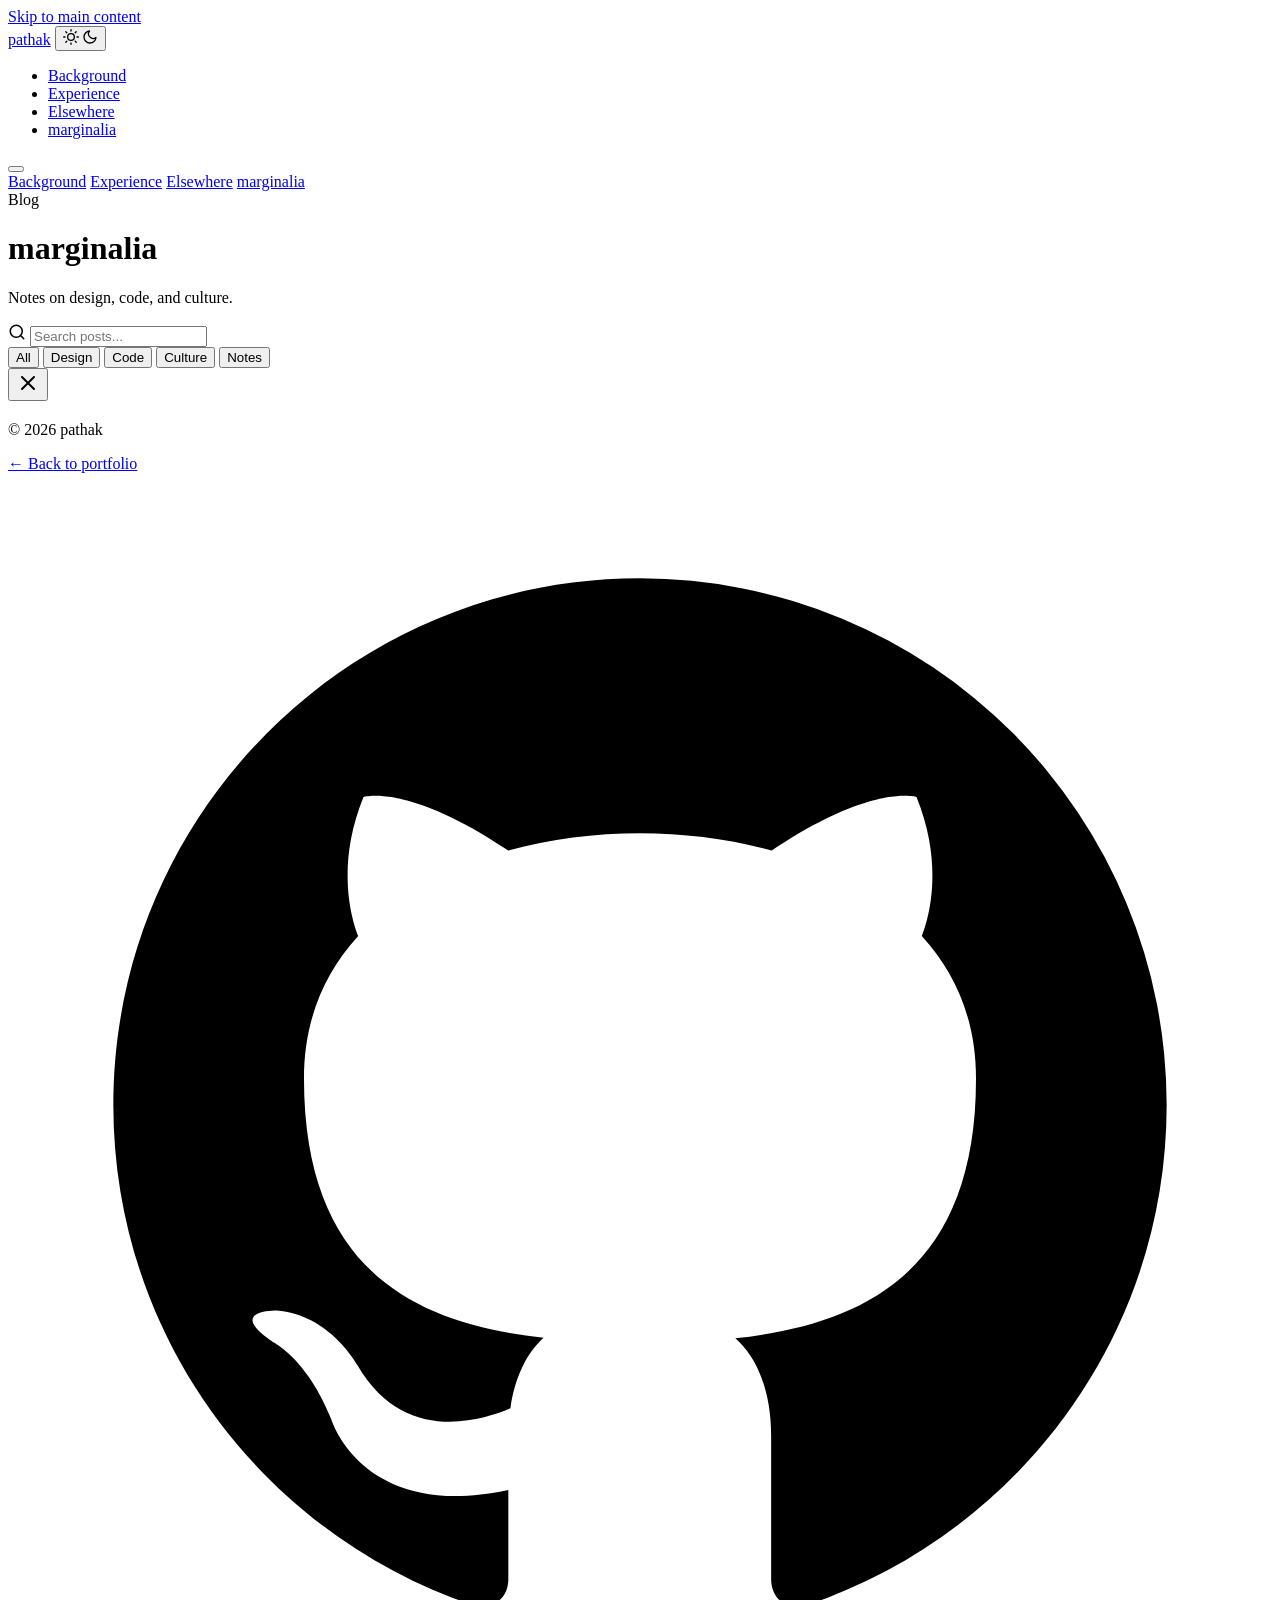
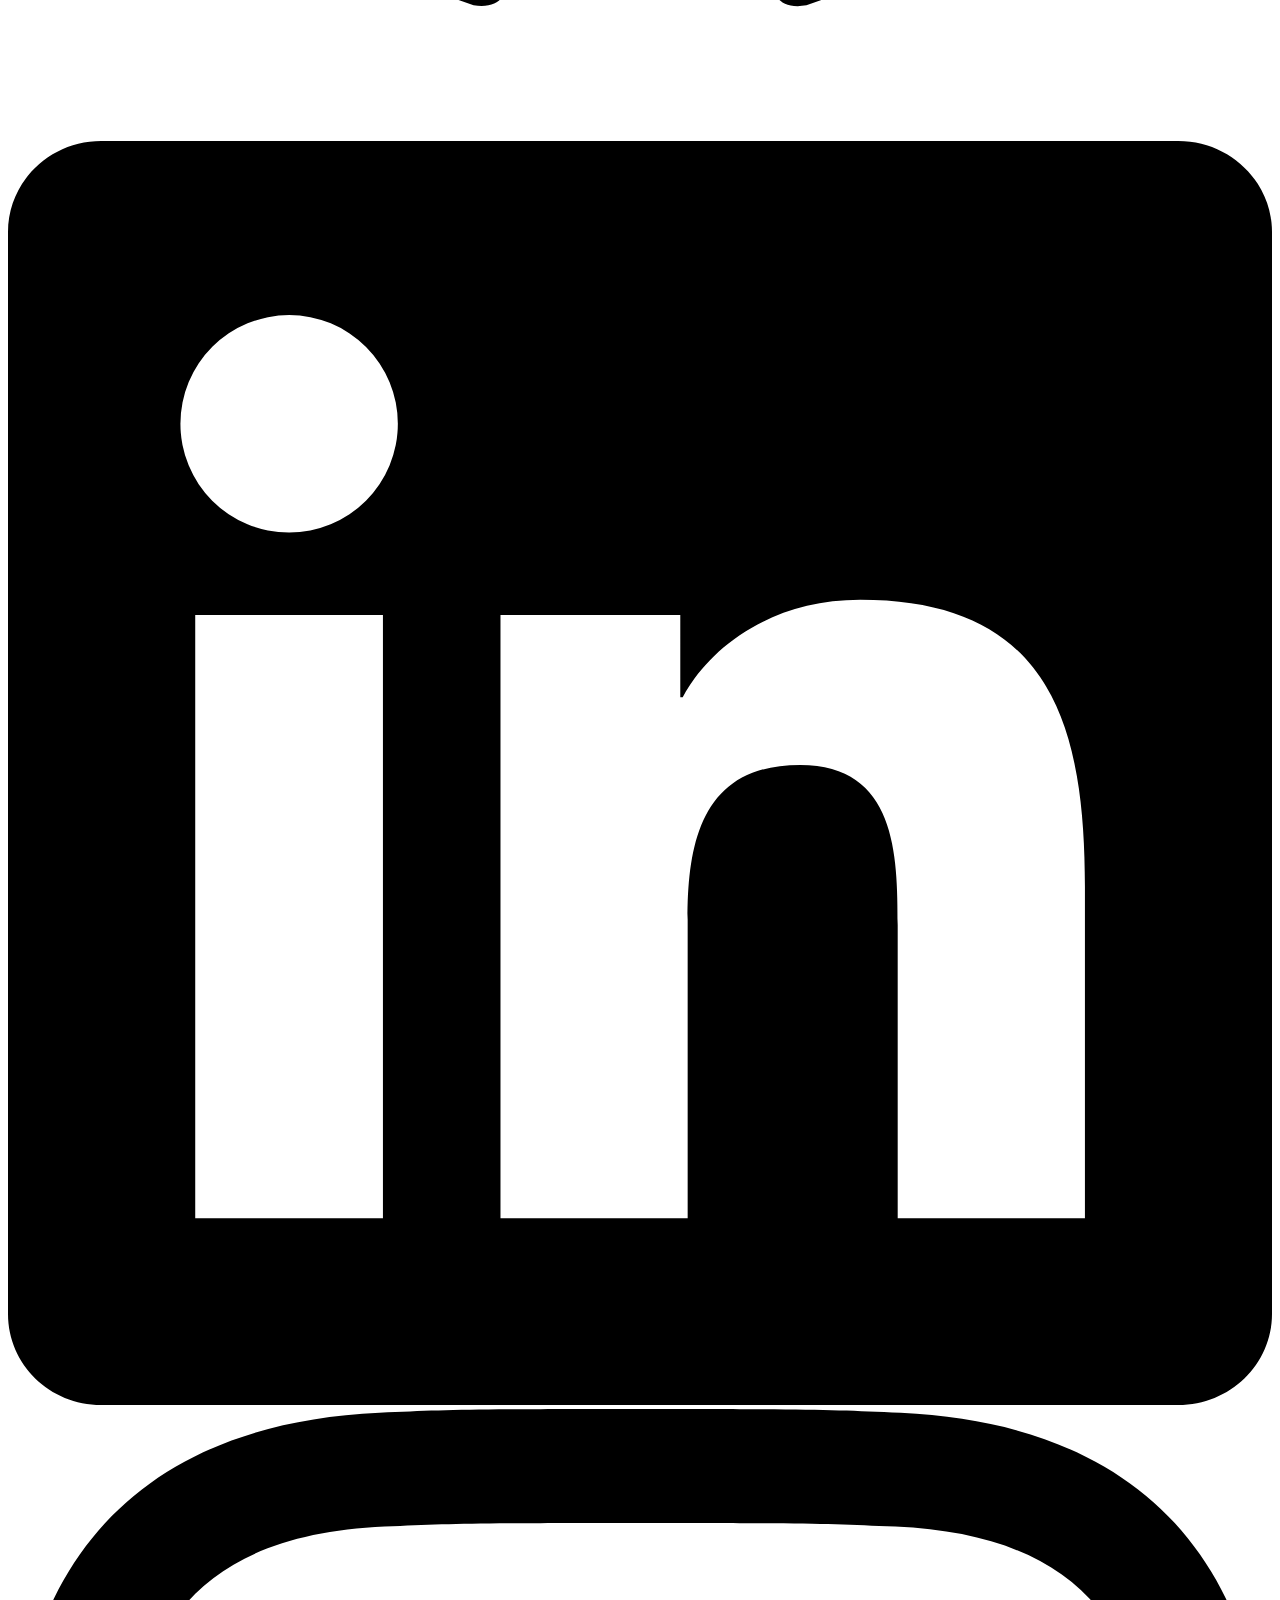
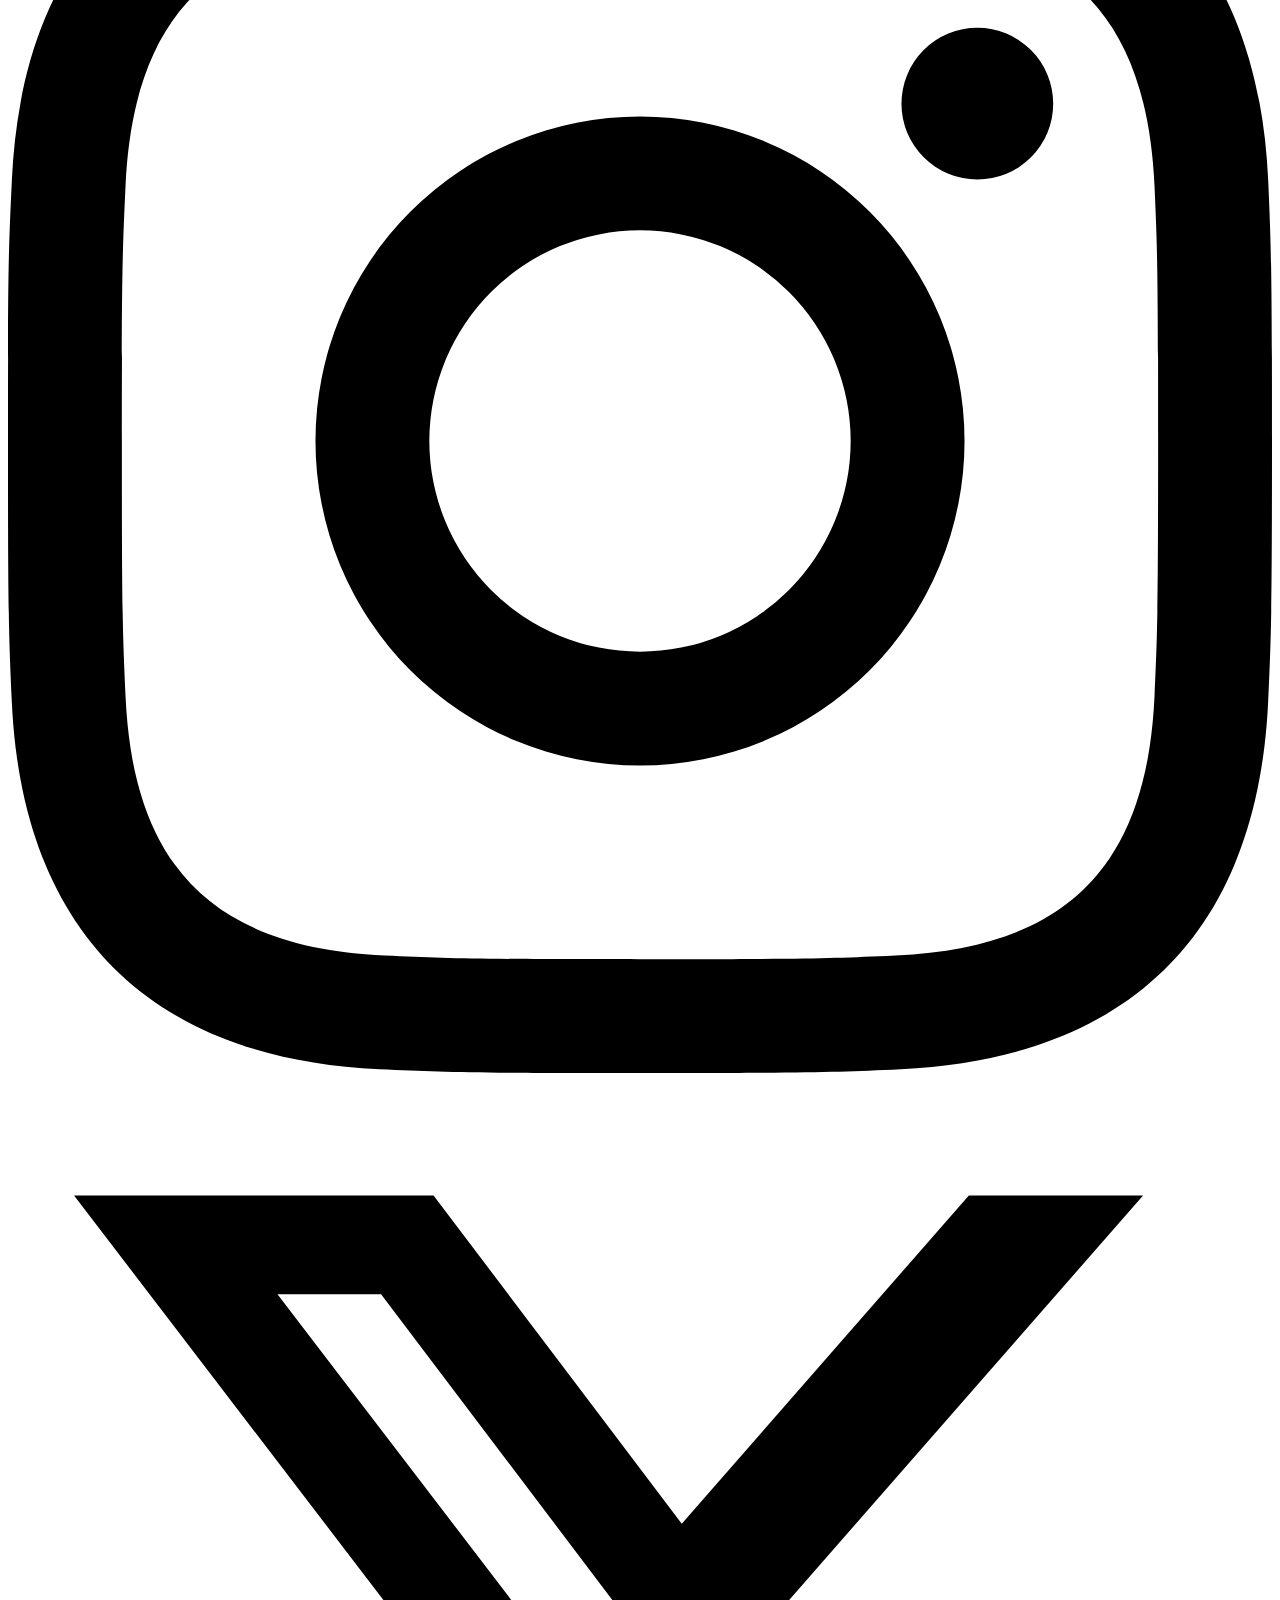
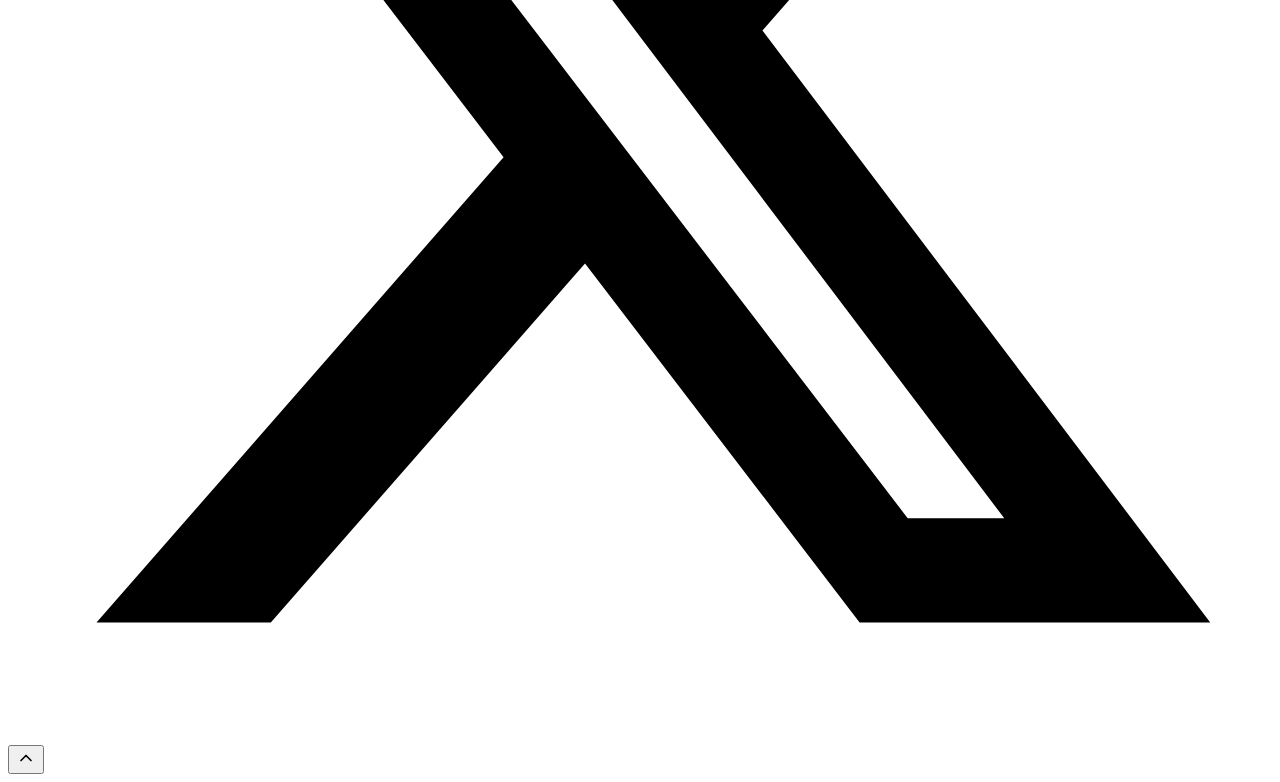
==== blog.html @ eea9a3cc "repository imported from local directory" ====
<!--
  MY BLOG PAGE ("marginalia") — Blog Page (blog.html)
  ====================================================
  This is my blog. Here's what I customize:

  1. BLOG POSTS: I edit the BLOG_POSTS array in js/blog.js to add/change/remove posts
  2. META TAGS: I update the description and title for SEO
  3. BLOG IMAGES: I add images to assets/images/blog/ and reference them in js/blog.js
-->
<!DOCTYPE html>
<html lang="en">
<head>
  <meta charset="UTF-8">
  <meta name="viewport" content="width=device-width, initial-scale=1.0, viewport-fit=cover">
  <meta name="description" content="marginalia — notes on design, code, and culture by me">
  <meta name="theme-color" content="#0a0a0a">
  
  <meta property="og:title" content="marginalia — by me">
  <meta property="og:description" content="notes on design, code, and culture">
  <meta property="og:type" content="website">
  
  <title>marginalia by pathak</title>
  
  <link rel="preconnect" href="https://fonts.googleapis.com">
  <link rel="preconnect" href="https://fonts.gstatic.com" crossorigin>
  <link href="https://fonts.googleapis.com/css2?family=Playfair+Display:ital,wght@0,400;0,500;0,600;0,700;1,400;1,500&family=Inter:wght@300;400;500;600&display=swap" rel="stylesheet">
  
  <link rel="stylesheet" href="css/styles.css">
  
  <noscript>
    <style>[data-animate]{opacity:1!important;transform:none!important}</style>
  </noscript>
</head>
<body class="page-blog">
  <div class="reading-progress" aria-hidden="true"><div class="reading-progress__bar"></div></div>
  
  <a href="#main-content" class="skip-link">Skip to main content</a>
  
  <nav class="nav" id="nav" role="navigation" aria-label="Main navigation">
    <div class="nav__left">
      <a href="index.html" class="nav__logo">pathak</a>
      <button class="theme-toggle" id="theme-toggle" aria-label="Toggle dark mode" title="Toggle dark mode">
        <svg class="theme-toggle__icon theme-toggle__icon--sun" width="16" height="16" viewBox="0 0 24 24" fill="none" stroke="currentColor" stroke-width="2" stroke-linecap="round" stroke-linejoin="round">
          <circle cx="12" cy="12" r="5"/><line x1="12" y1="1" x2="12" y2="3"/><line x1="12" y1="21" x2="12" y2="23"/><line x1="4.22" y1="4.22" x2="5.64" y2="5.64"/><line x1="18.36" y1="18.36" x2="19.78" y2="19.78"/><line x1="1" y1="12" x2="3" y2="12"/><line x1="21" y1="12" x2="23" y2="12"/><line x1="4.22" y1="19.78" x2="5.64" y2="18.36"/><line x1="18.36" y1="5.64" x2="19.78" y2="4.22"/>
        </svg>
        <svg class="theme-toggle__icon theme-toggle__icon--moon" width="16" height="16" viewBox="0 0 24 24" fill="none" stroke="currentColor" stroke-width="2" stroke-linecap="round" stroke-linejoin="round">
          <path d="M21 12.79A9 9 0 1 1 11.21 3 7 7 0 0 0 21 12.79z"/>
        </svg>
      </button>
    </div>
    <ul class="nav__links">
      <li><a href="index.html#background" class="nav__link">Background</a></li>
      <li><a href="index.html#experience" class="nav__link">Experience</a></li>
      <li><a href="index.html#elsewhere" class="nav__link">Elsewhere</a></li>
      <li><a href="blog.html" class="nav__link nav__link--active">marginalia</a></li>
    </ul>
    <button class="hamburger" id="hamburger" aria-label="Toggle menu" aria-expanded="false">
      <span></span><span></span><span></span>
    </button>
  </nav>
  
  <div class="mobile-menu" id="mobile-menu" aria-hidden="true">
    <a href="index.html#background" class="mobile-menu__link">Background</a>
    <a href="index.html#experience" class="mobile-menu__link">Experience</a>
    <a href="index.html#elsewhere" class="mobile-menu__link">Elsewhere</a>
    <a href="blog.html" class="mobile-menu__link">marginalia</a>
  </div>
  
  <main id="main-content">
    <header class="blog-header">
      <div class="container">
        <span class="section-number">Blog</span>
        <h1 class="blog-header__title">marginalia</h1>
        <p class="blog-header__subtitle">Notes on design, code, and culture.</p>
      </div>
    </header>
    
    <section class="blog-content">
      <div class="container">
        <!-- Search -->
        <div class="blog-search" data-animate>
          <svg class="blog-search__icon" viewBox="0 0 24 24" width="18" height="18" stroke="currentColor" stroke-width="2" fill="none" stroke-linecap="round" stroke-linejoin="round"><circle cx="11" cy="11" r="8"/><path d="M21 21l-4.35-4.35"/></svg>
          <input type="text" class="blog-search__input" id="blog-search" placeholder="Search posts..." aria-label="Search blog posts">
        </div>
        
        <!-- Filters -->
        <div class="blog-filters" id="blog-filters" data-animate data-delay="100">
          <button class="filter-btn active" data-filter="all">All</button>
          <button class="filter-btn" data-filter="design">Design</button>
          <button class="filter-btn" data-filter="code">Code</button>
          <button class="filter-btn" data-filter="culture">Culture</button>
          <button class="filter-btn" data-filter="notes">Notes</button>
        </div>
        
        <!-- Blog Grid -->
        <div class="blog-grid" id="blog-grid" data-animate data-delay="200">
          <!-- Rendered by JS -->
        </div>
        
        <!-- Empty State -->
        <div class="blog-empty" id="blog-empty" style="display:none;">
          <p>No posts found matching your criteria.</p>
        </div>
      </div>
    </section>
  </main>
  
  <!-- Post Modal -->
  <div class="modal-overlay" id="modal-overlay" aria-hidden="true">
    <div class="modal" role="dialog" aria-modal="true" aria-labelledby="modal-title">
      <button class="modal__close" id="modal-close" aria-label="Close post">
        <svg viewBox="0 0 24 24" width="24" height="24" stroke="currentColor" stroke-width="2" fill="none" stroke-linecap="round" stroke-linejoin="round"><path d="M18 6L6 18M6 6l12 12"/></svg>
      </button>
      <article class="modal__post">
        <header class="modal__header">
          <div class="modal__meta">
            <time id="modal-date"></time>
            <span id="modal-reading-time"></span>
          </div>
          <h2 id="modal-title" class="modal__title"></h2>
          <div class="modal__tags" id="modal-tags"></div>
        </header>
        <div class="modal__content" id="modal-content"></div>
      </article>
    </div>
  </div>
  
  <footer class="footer" role="contentinfo">
    <div class="footer__left">
      <p class="footer__copy">&copy; 2026 pathak</p>
      <a href="index.html" class="footer__back">← Back to portfolio</a>
    </div>
    <div class="social-links">
      <a href="https://github.com/yourusername" target="_blank" rel="noopener" aria-label="GitHub" class="social-link">
        <svg viewBox="0 0 24 24" aria-hidden="true"><path d="M12 2C6.477 2 2 6.477 2 12c0 4.42 2.87 8.17 6.84 9.5.5.08.66-.23.66-.5v-1.69c-2.77.6-3.36-1.34-3.36-1.34-.46-1.16-1.11-1.47-1.11-1.47-.91-.62.07-.6.07-.6 1 .07 1.53 1.03 1.53 1.03.87 1.52 2.34 1.07 2.91.83.09-.65.35-1.09.63-1.34-2.22-.25-4.55-1.11-4.55-4.92 0-1.11.38-2 1.03-2.71-.1-.25-.45-1.29.1-2.64 0 0 .84-.27 2.75 1.02.79-.22 1.65-.33 2.5-.33.85 0 1.71.11 2.5.33 1.91-1.29 2.75-1.02 2.75-1.02.55 1.35.2 2.39.1 2.64.65.71 1.03 1.6 1.03 2.71 0 3.82-2.34 4.68-4.57 4.93.36.31.68.92.68 1.85V21c0 .27.16.59.67.5C19.14 20.16 22 16.42 22 12A10 10 0 0 0 12 2z"/></svg>
      </a>
      <a href="https://linkedin.com/in/yourusername" target="_blank" rel="noopener" aria-label="LinkedIn" class="social-link">
        <svg viewBox="0 0 24 24" aria-hidden="true"><path d="M20.447 20.452h-3.554v-5.569c0-1.328-.027-3.037-1.852-3.037-1.853 0-2.136 1.445-2.136 2.939v5.667H9.351V9h3.414v1.561h.046c.477-.9 1.637-1.85 3.37-1.85 3.601 0 4.267 2.37 4.267 5.455v6.286zM5.337 7.433a2.062 2.062 0 0 1-2.063-2.065 2.064 2.064 0 1 1 2.063 2.065zm1.782 13.019H3.555V9h3.564v11.452zM22.225 0H1.771C.792 0 0 .774 0 1.729v20.542C0 23.227.792 24 1.771 24h20.451C23.2 24 24 23.227 24 22.271V1.729C24 .774 23.2 0 22.222 0h.003z"/></svg>
      </a>
      <a href="https://instagram.com/yourusername" target="_blank" rel="noopener" aria-label="Instagram" class="social-link">
        <svg viewBox="0 0 24 24" aria-hidden="true"><path d="M12 2.163c3.204 0 3.584.012 4.85.07 3.252.148 4.771 1.691 4.919 4.919.058 1.265.069 1.645.069 4.849 0 3.205-.012 3.584-.069 4.849-.149 3.225-1.664 4.771-4.919 4.919-1.266.058-1.644.07-4.85.07-3.204 0-3.584-.012-4.849-.07-3.26-.149-4.771-1.699-4.919-4.92-.058-1.265-.07-1.644-.07-4.849 0-3.204.013-3.583.07-4.849.149-3.227 1.664-4.771 4.919-4.919 1.266-.057 1.645-.069 4.849-.069zM12 0C8.741 0 8.333.014 7.053.072 2.695.272.273 2.69.073 7.052.014 8.333 0 8.741 0 12c0 3.259.014 3.668.072 4.948.2 4.358 2.618 6.78 6.98 6.98C8.333 23.986 8.741 24 12 24c3.259 0 3.668-.014 4.948-.072 4.354-.2 6.782-2.618 6.979-6.98.059-1.28.073-1.689.073-4.948 0-3.259-.014-3.667-.072-4.947-.196-4.354-2.617-6.78-6.979-6.98C15.668.014 15.259 0 12 0zm0 5.838a6.162 6.162 0 1 0 0 12.324 6.162 6.162 0 0 0 0-12.324zM12 16a4 4 0 1 1 0-8 4 4 0 0 1 0 8zm6.406-11.845a1.44 1.44 0 1 0 0 2.881 1.44 1.44 0 0 0 0-2.881z"/></svg>
      </a>
      <a href="https://twitter.com/yourusername" target="_blank" rel="noopener" aria-label="Twitter" class="social-link">
        <svg viewBox="0 0 24 24" aria-hidden="true"><path d="M18.244 2.25h3.308l-7.227 8.26 8.502 11.24H16.17l-5.214-6.817L4.99 21.75H1.68l7.73-8.835L1.254 2.25H8.08l4.713 6.231zm-1.161 17.52h1.833L7.084 4.126H5.117z"/></svg>
      </a>
    </div>
  </footer>
  
  <button class="back-to-top" id="back-to-top" aria-label="Back to top">
    <svg viewBox="0 0 24 24" width="20" height="20" stroke="currentColor" stroke-width="2" fill="none" stroke-linecap="round" stroke-linejoin="round"><path d="M18 15l-6-6-6 6"/></svg>
  </button>
  
  <script src="js/blog.js"></script>
</body>
</html>
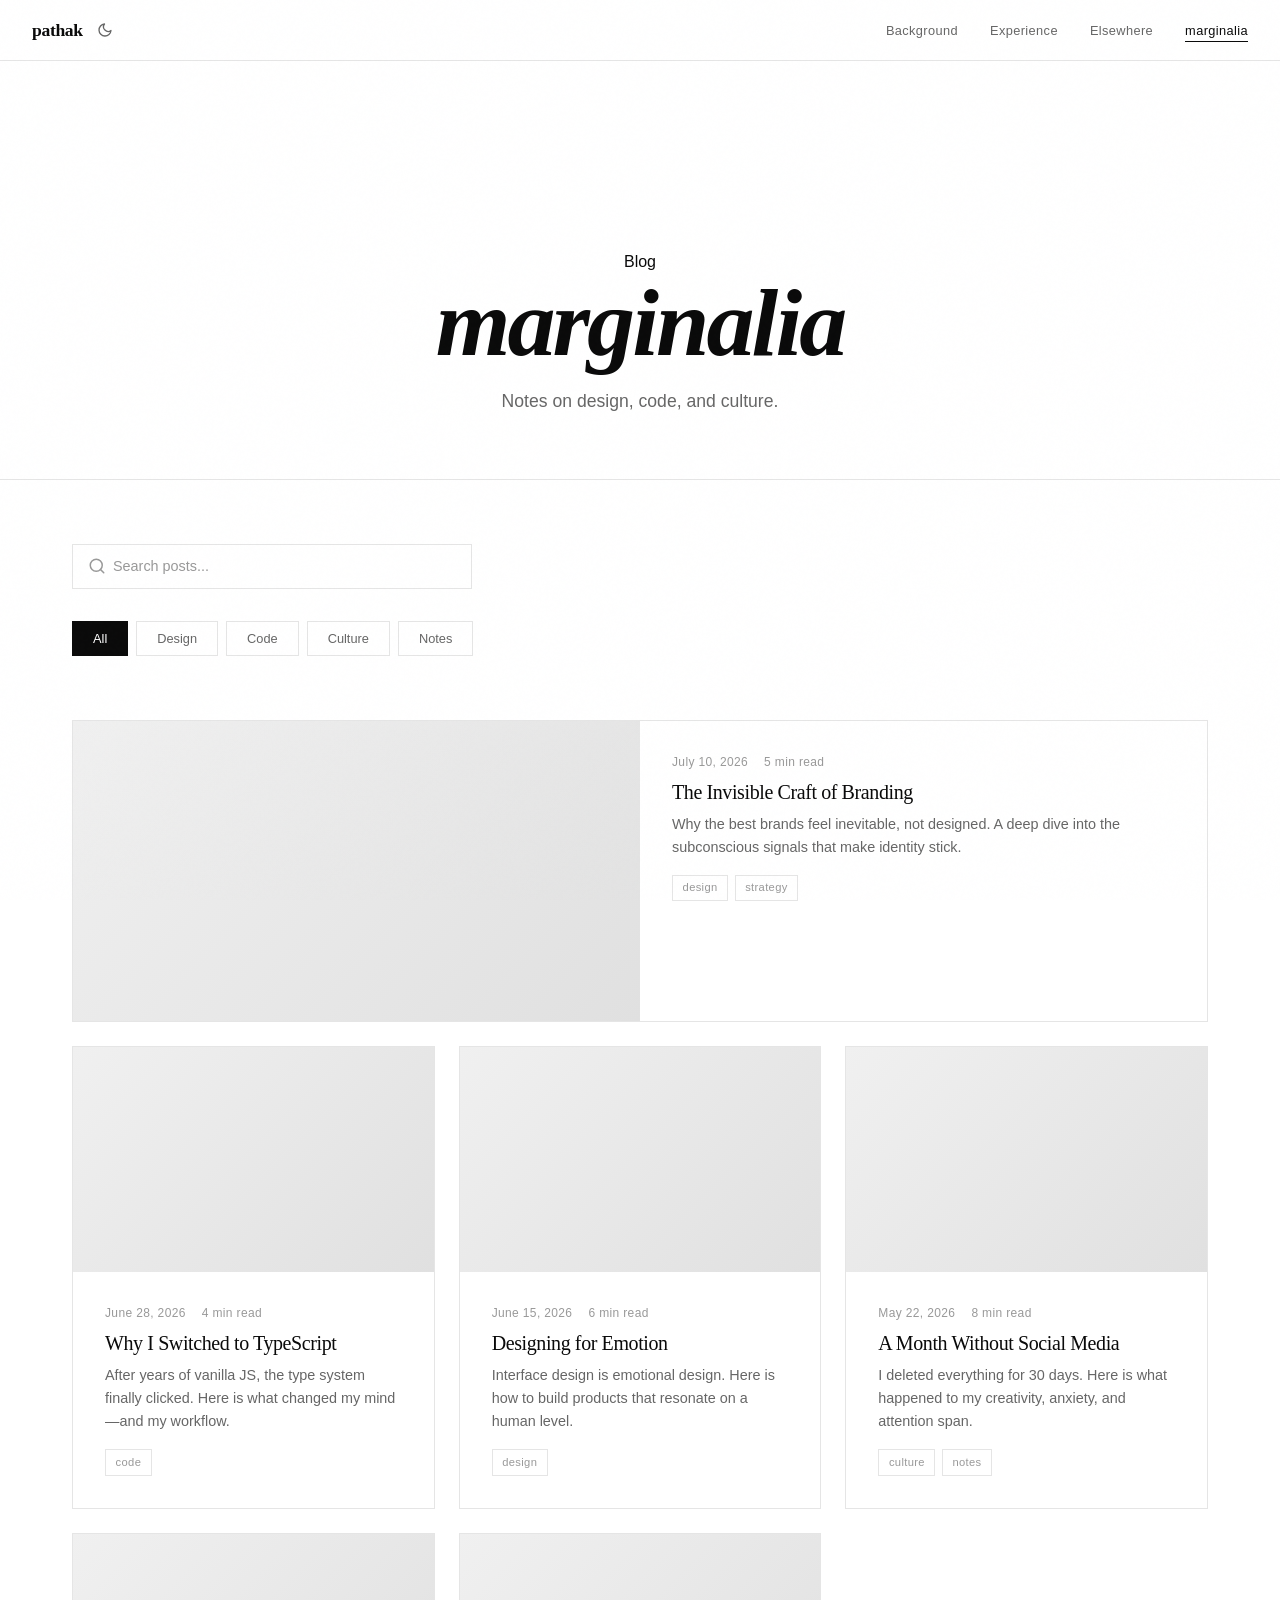
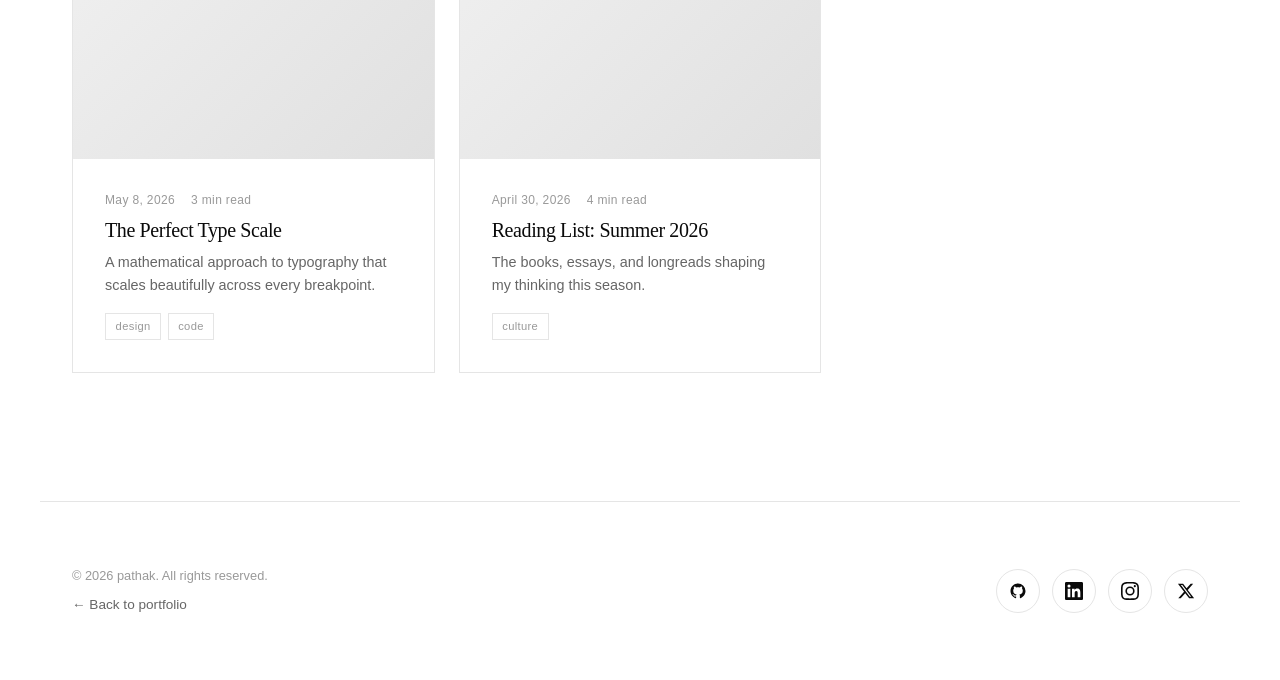
==== commit 93c49f24: "code hygiene, links added" ====
--- a/blog.html
+++ b/blog.html
@@ -1,11 +1,11 @@
 <!--
-  MY BLOG PAGE ("marginalia") — Blog Page (blog.html)
+  BLOG PAGE ("marginalia") — Blog Page (blog.html)
   ====================================================
-  This is my blog. Here's what I customize:
+  here's what i customize:
 
-  1. BLOG POSTS: I edit the BLOG_POSTS array in js/blog.js to add/change/remove posts
-  2. META TAGS: I update the description and title for SEO
-  3. BLOG IMAGES: I add images to assets/images/blog/ and reference them in js/blog.js
+  1. BLOG POSTS: edit BLOG_POSTS array in js/blog.js to add/change/remove posts
+  2. META TAGS: update description and title for SEO
+  3. BLOG IMAGES: add images to assets/images/blog/ and reference them in js/blog.js
 -->
 <!DOCTYPE html>
 <html lang="en">
@@ -77,13 +77,13 @@
     
     <section class="blog-content">
       <div class="container">
-        <!-- Search -->
+        <!-- search -->
         <div class="blog-search" data-animate>
           <svg class="blog-search__icon" viewBox="0 0 24 24" width="18" height="18" stroke="currentColor" stroke-width="2" fill="none" stroke-linecap="round" stroke-linejoin="round"><circle cx="11" cy="11" r="8"/><path d="M21 21l-4.35-4.35"/></svg>
           <input type="text" class="blog-search__input" id="blog-search" placeholder="Search posts..." aria-label="Search blog posts">
         </div>
         
-        <!-- Filters -->
+        <!-- filters -->
         <div class="blog-filters" id="blog-filters" data-animate data-delay="100">
           <button class="filter-btn active" data-filter="all">All</button>
           <button class="filter-btn" data-filter="design">Design</button>
@@ -92,12 +92,12 @@
           <button class="filter-btn" data-filter="notes">Notes</button>
         </div>
         
-        <!-- Blog Grid -->
+        <!-- blog grid -->
         <div class="blog-grid" id="blog-grid" data-animate data-delay="200">
           <!-- Rendered by JS -->
         </div>
         
-        <!-- Empty State -->
+        <!-- empty state -->
         <div class="blog-empty" id="blog-empty" style="display:none;">
           <p>No posts found matching your criteria.</p>
         </div>
@@ -105,7 +105,7 @@
     </section>
   </main>
   
-  <!-- Post Modal -->
+  <!-- post modal -->
   <div class="modal-overlay" id="modal-overlay" aria-hidden="true">
     <div class="modal" role="dialog" aria-modal="true" aria-labelledby="modal-title">
       <button class="modal__close" id="modal-close" aria-label="Close post">
@@ -127,20 +127,20 @@
   
   <footer class="footer" role="contentinfo">
     <div class="footer__left">
-      <p class="footer__copy">&copy; 2026 pathak</p>
+      <p class="footer__copy">&copy; 2026 pathak. All rights reserved.</p>
       <a href="index.html" class="footer__back">← Back to portfolio</a>
     </div>
     <div class="social-links">
-      <a href="https://github.com/yourusername" target="_blank" rel="noopener" aria-label="GitHub" class="social-link">
+      <a href="https://github.com/adityapathakk" target="_blank" rel="noopener" aria-label="GitHub" class="social-link">
         <svg viewBox="0 0 24 24" aria-hidden="true"><path d="M12 2C6.477 2 2 6.477 2 12c0 4.42 2.87 8.17 6.84 9.5.5.08.66-.23.66-.5v-1.69c-2.77.6-3.36-1.34-3.36-1.34-.46-1.16-1.11-1.47-1.11-1.47-.91-.62.07-.6.07-.6 1 .07 1.53 1.03 1.53 1.03.87 1.52 2.34 1.07 2.91.83.09-.65.35-1.09.63-1.34-2.22-.25-4.55-1.11-4.55-4.92 0-1.11.38-2 1.03-2.71-.1-.25-.45-1.29.1-2.64 0 0 .84-.27 2.75 1.02.79-.22 1.65-.33 2.5-.33.85 0 1.71.11 2.5.33 1.91-1.29 2.75-1.02 2.75-1.02.55 1.35.2 2.39.1 2.64.65.71 1.03 1.6 1.03 2.71 0 3.82-2.34 4.68-4.57 4.93.36.31.68.92.68 1.85V21c0 .27.16.59.67.5C19.14 20.16 22 16.42 22 12A10 10 0 0 0 12 2z"/></svg>
       </a>
-      <a href="https://linkedin.com/in/yourusername" target="_blank" rel="noopener" aria-label="LinkedIn" class="social-link">
+      <a href="https://linkedin.com/in/adityapathakk" target="_blank" rel="noopener" aria-label="LinkedIn" class="social-link">
         <svg viewBox="0 0 24 24" aria-hidden="true"><path d="M20.447 20.452h-3.554v-5.569c0-1.328-.027-3.037-1.852-3.037-1.853 0-2.136 1.445-2.136 2.939v5.667H9.351V9h3.414v1.561h.046c.477-.9 1.637-1.85 3.37-1.85 3.601 0 4.267 2.37 4.267 5.455v6.286zM5.337 7.433a2.062 2.062 0 0 1-2.063-2.065 2.064 2.064 0 1 1 2.063 2.065zm1.782 13.019H3.555V9h3.564v11.452zM22.225 0H1.771C.792 0 0 .774 0 1.729v20.542C0 23.227.792 24 1.771 24h20.451C23.2 24 24 23.227 24 22.271V1.729C24 .774 23.2 0 22.222 0h.003z"/></svg>
       </a>
-      <a href="https://instagram.com/yourusername" target="_blank" rel="noopener" aria-label="Instagram" class="social-link">
+      <a href="https://instagram.com/adityapathakk" target="_blank" rel="noopener" aria-label="Instagram" class="social-link">
         <svg viewBox="0 0 24 24" aria-hidden="true"><path d="M12 2.163c3.204 0 3.584.012 4.85.07 3.252.148 4.771 1.691 4.919 4.919.058 1.265.069 1.645.069 4.849 0 3.205-.012 3.584-.069 4.849-.149 3.225-1.664 4.771-4.919 4.919-1.266.058-1.644.07-4.85.07-3.204 0-3.584-.012-4.849-.07-3.26-.149-4.771-1.699-4.919-4.92-.058-1.265-.07-1.644-.07-4.849 0-3.204.013-3.583.07-4.849.149-3.227 1.664-4.771 4.919-4.919 1.266-.057 1.645-.069 4.849-.069zM12 0C8.741 0 8.333.014 7.053.072 2.695.272.273 2.69.073 7.052.014 8.333 0 8.741 0 12c0 3.259.014 3.668.072 4.948.2 4.358 2.618 6.78 6.98 6.98C8.333 23.986 8.741 24 12 24c3.259 0 3.668-.014 4.948-.072 4.354-.2 6.782-2.618 6.979-6.98.059-1.28.073-1.689.073-4.948 0-3.259-.014-3.667-.072-4.947-.196-4.354-2.617-6.78-6.979-6.98C15.668.014 15.259 0 12 0zm0 5.838a6.162 6.162 0 1 0 0 12.324 6.162 6.162 0 0 0 0-12.324zM12 16a4 4 0 1 1 0-8 4 4 0 0 1 0 8zm6.406-11.845a1.44 1.44 0 1 0 0 2.881 1.44 1.44 0 0 0 0-2.881z"/></svg>
       </a>
-      <a href="https://twitter.com/yourusername" target="_blank" rel="noopener" aria-label="Twitter" class="social-link">
+      <a href="https://twitter.com/theweekadi" target="_blank" rel="noopener" aria-label="Twitter" class="social-link">
         <svg viewBox="0 0 24 24" aria-hidden="true"><path d="M18.244 2.25h3.308l-7.227 8.26 8.502 11.24H16.17l-5.214-6.817L4.99 21.75H1.68l7.73-8.835L1.254 2.25H8.08l4.713 6.231zm-1.161 17.52h1.833L7.084 4.126H5.117z"/></svg>
       </a>
     </div>
--- a/css/styles.css
+++ b/css/styles.css
@@ -0,0 +1,1398 @@
+/* ============================================
+   PORTFOLIO STYLESHEET (css/styles.css)
+   ============================================
+   black & white editorial theme
+
+   HOW TO CUSTOMIZE:
+   - change colors: edit the variables in Section 1 below (--bg, --text, etc.)
+   - change fonts: update --font-display and --font-body (Section 1)
+   - change spacing: adjust --space-xs through --space-xl (Section 1)
+   - portrait video: section 6 (hero__portrait/hero__video)
+   - responsive breakpoints: see Section 16
+
+   TOC:
+   1. variables & theme - colors, fonts, spacing
+   2. reset & base - Browser reset, body styles
+   3. typography - headings, links, text
+   4. utilities - skip link, screen-reader-only, container
+   5. navigation - top bar, hamburger, mobile menu
+   6. hero - full-screen landing with name, tagline, portrait video
+   7. sections - background/experience/elsewhere section layout
+   8. background - bio text styling
+   9. experience - job card styling
+   10. elsewhere/integrations - platform card grid
+   11. blog page - blog-specific styles (blog.html)
+   12. modal - blog post reader popup
+   13. footer - bottom bar with copyright and socials
+   14. components - toast, back-to-top, progress bar
+   15. animations - keyframe definitions
+   16. responsive - media queries for mobile/tablet
+   17. print - Print stylesheet
+   ============================================ */
+
+/* -----
+1. variables & theme - EDIT HERE to change the look of site
+----- */
+:root {
+  /* COLORS */
+  --bg: #ffffff;           /* page bg */
+  --bg-alt: #fafafa;       /* slightly off-white for alternating sections */
+  --text: #0a0a0a;         /* main text color (near-black) */
+  --muted: #666666;        /* secondary text (descriptions, bios) */
+  --light: #999999;        /* tertiary text (labels, metadata) */
+  --border: #e5e5e5;       /* borders, dividers, card outlines */
+  
+  /* FONTS: load from Google Fonts (see index.html <head>) */
+  --font-display: 'Playfair Display', Georgia, 'Times New Roman', serif;  /* Headings */
+  --font-body: 'Inter', -apple-system, BlinkMacSystemFont, 'Segoe UI', sans-serif;  /* Body text */
+  
+  /* SPACING: margins/padding throughout the site */
+  --space-xs: 0.5rem;   /* 8px */
+  --space-sm: 1rem;     /* 16px */
+  --space-md: 2rem;     /* 32px */
+  --space-lg: 4rem;     /* 64px */
+  --space-xl: 8rem;     /* 128px — used for hero height and section padding */
+  
+  /* EASING: animation smoothness */
+  --ease-out: cubic-bezier(0.25, 0.46, 0.45, 0.94);
+  --ease-spring: cubic-bezier(0.34, 1.56, 0.64, 1);
+  
+  /* TRANSITION SPEEDS: how long animations take */
+  --transition-fast: 0.2s var(--ease-out);   /* Hovers, focus states */
+  --transition-base: 0.4s var(--ease-out);   /* Color changes, borders */
+  --transition-slow: 0.8s var(--ease-out);   /* Page transitions, reveals */
+}
+
+/* dark mode colors - activated by data-theme="dark" on <html> */
+[data-theme="dark"] {
+  --bg: #0a0a0a;
+  --bg-alt: #111111;
+  --text: #f0f0f0;
+  --muted: #999999;
+  --light: #666666;
+  --border: #222222;
+}
+
+/* respect reduced motion preferences */
+@media (prefers-reduced-motion: reduce) {
+  :root {
+    --transition-fast: 0.01s;
+    --transition-base: 0.01s;
+    --transition-slow: 0.01s;
+  }
+  * {
+    animation-duration: 0.01s !important;
+    animation-iteration-count: 1 !important;
+    transition-duration: 0.01s !important;
+  }
+}
+
+/* -----
+2. reset & base
+----- */
+*, *::before, *::after {
+  margin: 0;
+  padding: 0;
+  box-sizing: border-box;
+}
+
+html {
+  scroll-behavior: smooth;
+  font-size: 16px;
+  -webkit-font-smoothing: antialiased;
+  -moz-osx-font-smoothing: grayscale;
+  background: #000;
+}
+
+body {
+  font-family: var(--font-body);
+  background: var(--bg);
+  color: var(--text);
+  line-height: 1.6;
+  overflow-x: hidden;
+}
+
+/* subtle grain texture */
+body::before {
+  content: '';
+  position: fixed;
+  inset: 0;
+  background-image: url("data:image/svg+xml,%3Csvg viewBox='0 0 256 256' xmlns='http://www.w3.org/2000/svg'%3E%3Cfilter id='n'%3E%3CfeTurbulence type='fractalNoise' baseFrequency='0.9' numOctaves='4' stitchTiles='stitch'/%3E%3C/filter%3E%3Crect width='100%25' height='100%25' filter='url(%23n)' opacity='0.03'/%3E%3C/svg%3E");
+  pointer-events: none;
+  z-index: 9999;
+  opacity: 0.4;
+}
+
+::selection {
+  background: var(--text);
+  color: var(--bg);
+}
+
+:focus-visible {
+  outline: 2px solid var(--text);
+  outline-offset: 3px;
+}
+
+/* scrollbar */
+::-webkit-scrollbar { width: 6px; }
+::-webkit-scrollbar-track { background: transparent; }
+::-webkit-scrollbar-thumb { background: var(--border); border-radius: 3px; }
+::-webkit-scrollbar-thumb:hover { background: var(--muted); }
+
+/* hide scrollbar on hero so the video occupies full width with no gap */
+.hero::-webkit-scrollbar { display: none; }
+.hero { -ms-overflow-style: none; scrollbar-width: none; }
+
+/* -----
+3. typography
+----- */
+h1, h2, h3, h4 {
+  font-family: var(--font-display);
+  font-weight: 500;
+  line-height: 1.1;
+  letter-spacing: -0.02em;
+}
+
+p { margin-bottom: 1rem; }
+p:last-child { margin-bottom: 0; }
+
+a {
+  color: inherit;
+  text-decoration: none;
+}
+
+strong {
+  font-weight: 600;
+  color: var(--text);
+}
+
+/* -----
+4. utilities
+----- */
+.container {
+  max-width: 1200px;
+  margin: 0 auto;
+  padding: 0 var(--space-md);
+}
+
+.skip-link {
+  position: absolute;
+  top: -100%;
+  left: 50%;
+  transform: translateX(-50%);
+  background: var(--text);
+  color: var(--bg);
+  padding: var(--space-sm) var(--space-md);
+  font-size: 0.85rem;
+  font-weight: 500;
+  z-index: 10000;
+  transition: top 0.3s var(--ease-out);
+}
+
+.skip-link:focus {
+  top: var(--space-sm);
+}
+
+.sr-only {
+  position: absolute;
+  width: 1px;
+  height: 1px;
+  padding: 0;
+  margin: -1px;
+  overflow: hidden;
+  clip: rect(0, 0, 0, 0);
+  white-space: nowrap;
+  border: 0;
+}
+
+/* -----
+5. navigation
+----- */
+.nav {
+  position: fixed;
+  top: 0;
+  left: 0;
+  right: 0;
+  z-index: 100;
+  display: flex;
+  justify-content: space-between;
+  align-items: center;
+  padding: var(--space-sm) var(--space-md);
+  background: rgba(255,255,255,0.85);
+  backdrop-filter: blur(16px) saturate(180%);
+  -webkit-backdrop-filter: blur(16px) saturate(180%);
+  border-bottom: 1px solid transparent;
+  transition: border-color var(--transition-base), background var(--transition-base);
+}
+
+[data-theme="dark"] .nav {
+  background: rgba(10,10,10,0.85);
+}
+
+.nav.scrolled {
+  border-bottom-color: var(--border);
+  background: rgba(255,255,255,0.95);
+}
+
+[data-theme="dark"] .nav.scrolled {
+  background: rgba(10,10,10,0.95);
+}
+
+.nav__logo {
+  font-family: var(--font-display);
+  font-size: 1.1rem;
+  font-weight: 600;
+  letter-spacing: -0.02em;
+  position: relative;
+}
+
+/* DARK MODE TOGGLE: small icon button next to logo */
+.nav__left {
+  display: flex;
+  align-items: center;
+  gap: 0.6rem;
+}
+
+.theme-toggle {
+  background: none;
+  border: none;
+  cursor: pointer;
+  padding: 0.3rem;
+  display: flex;
+  align-items: center;
+  justify-content: center;
+  color: var(--muted);
+  border-radius: 4px;
+  transition: color var(--transition-fast), background var(--transition-fast);
+}
+
+.theme-toggle:hover {
+  color: var(--text);
+  background: rgba(0, 0, 0, 0.05);
+}
+
+[data-theme="dark"] .theme-toggle:hover {
+  background: rgba(255, 255, 255, 0.1);
+}
+
+/* sun in dark mode, moon in light mode */
+.theme-toggle__icon--sun  { display: none; }
+.theme-toggle__icon--moon { display: block; }
+[data-theme="dark"] .theme-toggle__icon--sun  { display: block; }
+[data-theme="dark"] .theme-toggle__icon--moon { display: none; }
+
+.nav__links {
+  display: flex;
+  gap: var(--space-md);
+  list-style: none;
+}
+
+.nav__link {
+  font-size: 0.8rem;
+  font-weight: 500;
+  letter-spacing: 0.03em;
+  color: var(--muted);
+  position: relative;
+  padding: 0.25rem 0;
+  transition: color var(--transition-fast);
+}
+
+.nav__link::after {
+  content: '';
+  position: absolute;
+  bottom: 0;
+  left: 0;
+  width: 0;
+  height: 1px;
+  background: var(--text);
+  transition: width var(--transition-base);
+}
+
+.nav__link:hover,
+.nav__link--active {
+  color: var(--text);
+}
+
+.nav__link:hover::after,
+.nav__link--active::after {
+  width: 100%;
+}
+
+/* hamburger */
+.hamburger {
+  display: none;
+  width: 24px;
+  height: 20px;
+  position: relative;
+  background: none;
+  border: none;
+  cursor: pointer;
+  z-index: 110;
+}
+
+.hamburger span {
+  display: block;
+  position: absolute;
+  height: 1.5px;
+  width: 100%;
+  background: var(--text);
+  left: 0;
+  transition: all 0.3s var(--ease-out);
+}
+
+.hamburger span:nth-child(1) { top: 0; }
+.hamburger span:nth-child(2) { top: 9px; }
+.hamburger span:nth-child(3) { top: 18px; }
+
+.hamburger.active span:nth-child(1) {
+  top: 9px;
+  transform: rotate(45deg);
+}
+
+.hamburger.active span:nth-child(2) {
+  opacity: 0;
+  transform: translateX(-10px);
+}
+
+.hamburger.active span:nth-child(3) {
+  top: 9px;
+  transform: rotate(-45deg);
+}
+
+/* mobile menu */
+.mobile-menu {
+  position: fixed;
+  inset: 0;
+  background: var(--bg);
+  z-index: 90;
+  display: flex;
+  flex-direction: column;
+  justify-content: center;
+  align-items: center;
+  gap: var(--space-md);
+  transform: translateX(100%);
+  transition: transform 0.6s var(--ease-out);
+}
+
+.mobile-menu.active {
+  transform: translateX(0);
+}
+
+.mobile-menu__link {
+  font-family: var(--font-display);
+  font-size: clamp(2rem, 6vw, 3.5rem);
+  font-weight: 500;
+  opacity: 0;
+  transform: translateX(40px);
+  transition: all 0.5s var(--ease-out);
+}
+
+.mobile-menu.active .mobile-menu__link {
+  opacity: 1;
+  transform: translateX(0);
+}
+
+.mobile-menu.active .mobile-menu__link:nth-child(1) { transition-delay: 0.1s; }
+.mobile-menu.active .mobile-menu__link:nth-child(2) { transition-delay: 0.15s; }
+.mobile-menu.active .mobile-menu__link:nth-child(3) { transition-delay: 0.2s; }
+.mobile-menu.active .mobile-menu__link:nth-child(4) { transition-delay: 0.25s; }
+
+/* -----
+6. hero - full-viewport video with name, typewriter, and scroll indicator overlaid.
+----- */
+.hero {
+  min-height: 100vh;
+  display: flex;
+  flex-direction: column;
+  position: relative;
+  overflow: hidden;
+  width: 100%;
+}
+
+/* top half, full-width video wrapper - sticks at top while scrolling. */
+.hero__video-wrap {
+  width: 100%;
+  height: 100vh;
+  position: sticky;
+  top: 0;
+  overflow: hidden;
+}
+
+.hero__video {
+  width: 100%;
+  height: 100%;
+  object-fit: cover;
+  filter: grayscale(100%);
+  transition: filter var(--transition-slow);
+  /* FRAME-HOLD EFFECT: snaps video through subtle sub-pixel position
+    changes using steps(1). each step holds the current position for
+    full duration before jumping to the next - no smooth interpolation.
+    
+    creates "burst photo" look: frame stays, then snaps to a
+    slightly different position, mimicking someone rapidly clicking
+    photos while the subject moves. */
+  animation: frame-hold 0.35s steps(1) infinite;
+}
+
+.hero__video-wrap:hover .hero__video {
+  filter: grayscale(0%);
+}
+
+/* FRAME-HOLD KEYFRAMES: each step shifts the video by sub-pixel amounts
+  in different directions. discrete jumps between positions create
+  illusion that each frame is being "held" in place before the next
+  click captures a new position - just like burst-mode photography. */
+@keyframes frame-hold {
+  0%   { transform: translate(0, 0)       scale(1);     filter: brightness(1)    grayscale(100%); }
+  25%  { transform: translate(0.5px, 0)   scale(1.001); filter: brightness(1.01) grayscale(100%); }
+  50%  { transform: translate(0, 0.5px)   scale(0.999); filter: brightness(0.99) grayscale(100%); }
+  75%  { transform: translate(-0.5px, 0)  scale(1);     filter: brightness(1.01) grayscale(100%); }
+  100% { transform: translate(0, 0)       scale(1);     filter: brightness(1)    grayscale(100%); }
+}
+
+/* when hovering, frame-hold keeps running but without grayscale.
+  animation overrides the hover filter, so i duplicate the keyframes without grayscale value. */
+.hero__video-wrap:hover .hero__video {
+  animation: frame-hold-color 0.35s steps(1) infinite;
+}
+
+@keyframes frame-hold-color {
+  0%   { transform: translate(0, 0)       scale(1);     filter: brightness(1); }
+  25%  { transform: translate(0.5px, 0)   scale(1.001); filter: brightness(1.01); }
+  50%  { transform: translate(0, 0.5px)   scale(0.999); filter: brightness(0.99); }
+  75%  { transform: translate(-0.5px, 0)  scale(1);     filter: brightness(1.01); }
+  100% { transform: translate(0, 0)       scale(1);     filter: brightness(1); }
+}
+
+/* NAME: overlaid on video, positioned on right side. */
+.hero__name {
+  position: absolute;
+  top: 50%;
+  right: var(--space-lg);
+  font-size: clamp(3rem, 6vw, 6rem);
+  font-weight: 600;
+  line-height: 0.9;
+  letter-spacing: -0.04em;
+  color: #fff;
+  text-align: right;
+  z-index: 1;
+  opacity: 0;
+  transform: translateY(calc(-50% + 50px));
+  animation: revealUp 1.2s var(--ease-out) 0.2s forwards;
+  /* subtle text shadow so name is readable over video content */
+  text-shadow: 0 2px 20px rgba(0,0,0,0.4);
+}
+
+/* TYPEWRITER: cycles through texts below name, aligned to the right.
+   each text types out character by character, pauses, then deletes. */
+.hero__typewriter {
+  position: absolute;
+  top: calc(50% + clamp(3rem, 6vw, 6rem) * 0.9 + 0.75rem);
+  right: var(--space-lg);
+  font-family: var(--font-body);
+  font-size: clamp(0.9rem, 1.8vw, 1.2rem);
+  font-weight: 400;
+  color: rgba(255, 255, 255, 0.7);
+  text-align: right;
+  z-index: 1;
+  white-space: nowrap;
+  text-shadow: 0 1px 10px rgba(0,0,0,0.3);
+}
+
+/* blinking cursor for the typewriter */
+.hero__typewriter::after {
+  content: '|';
+  animation: blink 0.7s steps(1) infinite;
+  margin-left: 2px;
+  opacity: 0.7;
+}
+
+@keyframes blink {
+  0%, 50% { opacity: 0.7; }
+  51%, 100% { opacity: 0; }
+}
+
+/* META: year & availability - positioned bottom-right inside the video. */
+.hero__meta {
+  position: absolute;
+  bottom: var(--space-lg);
+  right: var(--space-lg);
+  text-align: right;
+  font-size: 0.7rem;
+  color: rgba(255, 255, 255, 0.6);
+  letter-spacing: 0.08em;
+  text-transform: uppercase;
+  font-weight: 500;
+  display: flex;
+  flex-direction: column;
+  gap: 0.25rem;
+  z-index: 1;
+  opacity: 0;
+  animation: revealUp 1s var(--ease-out) 1.2s forwards;
+  text-shadow: 0 1px 8px rgba(0,0,0,0.3);
+}
+
+/* SCROLL INDICATOR: positioned at the very bottom-center of the video. */
+.scroll-indicator {
+  position: absolute;
+  bottom: var(--space-md);
+  left: 50%;
+  transform: translateX(-50%);
+  display: flex;
+  flex-direction: column;
+  align-items: center;
+  gap: 0.5rem;
+  font-size: 0.65rem;
+  letter-spacing: 0.1em;
+  text-transform: uppercase;
+  color: rgba(255, 255, 255, 0.5);
+  z-index: 1;
+  opacity: 0;
+  animation: revealUp 1s var(--ease-out) 1.4s forwards;
+}
+
+.scroll-indicator__line {
+  width: 1px;
+  height: 40px;
+  background: linear-gradient(to bottom, rgba(255,255,255,0.5), transparent);
+  animation: scrollBounce 2s ease infinite;
+}
+
+/* -----
+7. sections - my section's inner elements use [data-animate] to fade in.
+the section itself does NOT need opacity:0 because the ScrollAnimator
+in app.js already handles animating [data-animate] children.
+----- */
+.section {
+  padding: var(--space-xl) var(--space-md);
+}
+
+.section__inner {
+  max-width: 1200px;
+  margin: 0 auto;
+  display: grid;
+  grid-template-columns: 280px 1fr;
+  gap: var(--space-lg);
+}
+
+.section__header {
+  position: sticky;
+  top: 100px;
+  align-self: start;
+}
+
+.section__number {
+  display: block;
+  font-family: var(--font-body);
+  font-size: 0.7rem;
+  font-weight: 600;
+  color: var(--light);
+  letter-spacing: 0.12em;
+  text-transform: uppercase;
+  margin-bottom: var(--space-xs);
+}
+
+.section__title {
+  font-size: clamp(1.8rem, 3.5vw, 2.8rem);
+  font-weight: 500;
+}
+
+.section__intro {
+  font-size: 1.1rem;
+  color: var(--muted);
+  margin-bottom: var(--space-md);
+  max-width: 500px;
+}
+
+/* -----
+8. background
+----- */
+.bio {
+  font-size: 1.1rem;
+  line-height: 1.85;
+  color: var(--muted);
+  max-width: 580px;
+}
+
+.bio p + p {
+  margin-top: 1.25rem;
+}
+
+/* -----
+9. experience - job cards in a 2-column layout (period | details).
+each card has a hover effect: a black line grows across the top,
+and the card shifts right slightly. to change animation speed,
+adjust --transition-base in the variables section.
+----- */
+.experience-list {
+  display: flex;
+  flex-direction: column;
+}
+
+.exp-item {
+  display: grid;
+  grid-template-columns: 180px 1fr;
+  gap: var(--space-md);
+  padding: var(--space-md) 0;
+  border-top: 1px solid var(--border);
+  position: relative;
+  cursor: default;
+  transition: padding-left var(--transition-base);
+}
+
+.exp-item::before {
+  content: '';
+  position: absolute;
+  top: 0;
+  left: 0;
+  width: 0;
+  height: 1px;
+  background: var(--text);
+  transition: width 0.7s var(--ease-out);
+}
+
+.exp-item:hover::before {
+  width: 100%;
+}
+
+.exp-item:hover {
+  padding-left: var(--space-sm);
+}
+
+.exp-item__period {
+  font-size: 0.8rem;
+  color: var(--light);
+  letter-spacing: 0.04em;
+  font-weight: 500;
+  padding-top: 0.2rem;
+}
+
+.exp-item__role {
+  font-size: 1.35rem;
+  font-weight: 500;
+  margin-bottom: 0.2rem;
+}
+
+.exp-item__company {
+  font-size: 0.9rem;
+  color: var(--muted);
+  margin-bottom: var(--space-xs);
+}
+
+.exp-item__desc {
+  font-size: 0.95rem;
+  color: var(--muted);
+  line-height: 1.7;
+  max-width: 480px;
+}
+
+/* -----
+10. elsewhere/integrations - grid of platform cards.
+4 columns on desktop, 2 on tablet, 1 on mobile.
+each card fills black from bottom on hover. to change grid columns,
+edit "grid-template-columns: repeat(4, 1fr)" below.
+----- */
+.integrations-grid {
+  display: grid;
+  grid-template-columns: repeat(4, 1fr);
+  gap: 1.25rem;
+}
+
+.int-card {
+  border: 1px solid var(--border);
+  padding: var(--space-md);
+  position: relative;
+  overflow: hidden;
+  transition: border-color var(--transition-base);
+  text-decoration: none;
+  display: block;
+}
+
+.int-card::before {
+  content: '';
+  position: absolute;
+  inset: 0;
+  background: var(--text);
+  transform: translateY(101%);
+  transition: transform 0.55s var(--ease-out);
+  z-index: 0;
+}
+
+.int-card:hover::before {
+  transform: translateY(0);
+}
+
+.int-card:hover {
+  border-color: var(--text);
+}
+
+.int-card > * {
+  position: relative;
+  z-index: 1;
+  transition: color var(--transition-base);
+}
+
+.int-card:hover > * {
+  color: var(--bg);
+}
+
+.int-card__icon {
+  width: 22px;
+  height: 22px;
+  margin-bottom: var(--space-sm);
+  stroke: var(--text);
+  fill: none;
+  stroke-width: 1.5;
+  transition: stroke var(--transition-base);
+}
+
+.int-card:hover .int-card__icon {
+  stroke: var(--bg);
+}
+
+.int-card__name {
+  font-family: var(--font-display);
+  font-size: 1.05rem;
+  font-weight: 500;
+  margin-bottom: 0.35rem;
+}
+
+.int-card__status {
+  font-size: 0.75rem;
+  color: var(--light);
+  transition: color var(--transition-base);
+}
+
+.int-card:hover .int-card__status {
+  color: rgba(255,255,255,0.65);
+}
+
+/* ----- 
+11. blog page - styles for blog.html (the "marginalia" page).
+these styles only apply to blog.html (which has class="page-blog" on <body>).
+can safely edit these without affecting my main portfolio page.
+----- */
+.page-blog .nav {
+  position: relative;
+  background: var(--bg);
+  border-bottom: 1px solid var(--border);
+}
+
+.blog-header {
+  padding: calc(var(--space-xl) + 60px) var(--space-md) var(--space-lg);
+  text-align: center;
+  border-bottom: 1px solid var(--border);
+}
+
+.blog-header__title {
+  font-size: clamp(3rem, 8vw, 6rem);
+  font-weight: 600;
+  font-style: italic;
+  letter-spacing: -0.03em;
+  line-height: 1;
+  margin-bottom: var(--space-sm);
+}
+
+.blog-header__subtitle {
+  font-size: 1.1rem;
+  color: var(--muted);
+  font-weight: 300;
+}
+
+.blog-content {
+  padding: var(--space-lg) 0 var(--space-xl);
+}
+
+.blog-search {
+  position: relative;
+  max-width: 400px;
+  margin-bottom: var(--space-md);
+}
+
+.blog-search__icon {
+  position: absolute;
+  left: var(--space-sm);
+  top: 50%;
+  transform: translateY(-50%);
+  color: var(--light);
+}
+
+.blog-search__input {
+  width: 100%;
+  padding: 0.85rem 1rem 0.85rem 2.5rem;
+  border: 1px solid var(--border);
+  font-family: var(--font-body);
+  font-size: 0.9rem;
+  background: transparent;
+  color: var(--text);
+  transition: border-color var(--transition-fast);
+}
+
+.blog-search__input:focus {
+  outline: none;
+  border-color: var(--text);
+}
+
+.blog-search__input::placeholder {
+  color: var(--light);
+}
+
+.blog-filters {
+  display: flex;
+  gap: 0.5rem;
+  flex-wrap: wrap;
+  margin-bottom: var(--space-lg);
+}
+
+.filter-btn {
+  padding: 0.55rem 1.25rem;
+  border: 1px solid var(--border);
+  background: transparent;
+  font-family: var(--font-body);
+  font-size: 0.8rem;
+  font-weight: 500;
+  color: var(--muted);
+  cursor: pointer;
+  transition: all var(--transition-fast);
+}
+
+.filter-btn:hover {
+  border-color: var(--text);
+  color: var(--text);
+}
+
+.filter-btn.active {
+  background: var(--text);
+  color: var(--bg);
+  border-color: var(--text);
+}
+
+.blog-grid {
+  display: grid;
+  grid-template-columns: repeat(3, 1fr);
+  gap: 1.5rem;
+}
+
+.blog-card {
+  border: 1px solid var(--border);
+  background: var(--bg);
+  cursor: pointer;
+  transition: all 0.5s var(--ease-out);
+  opacity: 0;
+  transform: translateY(30px);
+  animation: revealUp 0.6s var(--ease-out) forwards;
+}
+
+.blog-card.visible {
+  opacity: 1;
+  transform: translateY(0);
+}
+
+.blog-card:hover {
+  border-color: var(--text);
+  transform: translateY(-6px);
+  box-shadow: 0 24px 48px -12px rgba(0,0,0,0.1);
+}
+
+.blog-card__image {
+  aspect-ratio: 16/10;
+  background: linear-gradient(135deg, #f0f0f0 0%, #e0e0e0 100%);
+  overflow: hidden;
+  position: relative;
+}
+
+/* BLOG IMAGES: add blog post images here */
+.blog-card__image img {
+  width: 100%;
+  height: 100%;
+  object-fit: cover;
+  transition: transform 0.8s var(--ease-out);
+}
+
+.blog-card:hover .blog-card__image img {
+  transform: scale(1.06);
+}
+
+.blog-card__body {
+  padding: var(--space-md);
+}
+
+.blog-card__meta {
+  display: flex;
+  gap: var(--space-sm);
+  font-size: 0.75rem;
+  color: var(--light);
+  letter-spacing: 0.03em;
+  margin-bottom: var(--space-xs);
+}
+
+.blog-card__title {
+  font-size: 1.25rem;
+  font-weight: 500;
+  margin-bottom: var(--space-xs);
+  line-height: 1.25;
+}
+
+.blog-card__excerpt {
+  font-size: 0.9rem;
+  color: var(--muted);
+  line-height: 1.6;
+  margin-bottom: var(--space-sm);
+}
+
+.blog-card__tags {
+  display: flex;
+  gap: 0.4rem;
+  flex-wrap: wrap;
+}
+
+.blog-card__tag {
+  font-size: 0.7rem;
+  padding: 0.2rem 0.6rem;
+  border: 1px solid var(--border);
+  color: var(--light);
+  letter-spacing: 0.03em;
+}
+
+.blog-empty {
+  text-align: center;
+  padding: var(--space-xl) 0;
+  color: var(--muted);
+  font-size: 1.1rem;
+}
+
+/* featured post spans full width */
+.blog-card--featured {
+  grid-column: 1 / -1;
+  display: grid;
+  grid-template-columns: 1fr 1fr;
+  gap: 0;
+}
+
+.blog-card--featured .blog-card__image {
+  aspect-ratio: auto;
+  height: 100%;
+  min-height: 300px;
+}
+
+@media (max-width: 768px) {
+  .blog-card--featured {
+    grid-template-columns: 1fr;
+  }
+}
+
+/* -----
+12. modal
+----- */
+.modal-overlay {
+  position: fixed;
+  inset: 0;
+  background: rgba(0,0,0,0.6);
+  backdrop-filter: blur(8px);
+  z-index: 200;
+  display: flex;
+  align-items: center;
+  justify-content: center;
+  padding: var(--space-md);
+  opacity: 0;
+  visibility: hidden;
+  transition: all 0.4s var(--ease-out);
+}
+
+.modal-overlay.active {
+  opacity: 1;
+  visibility: visible;
+}
+
+.modal {
+  background: var(--bg);
+  max-width: 720px;
+  width: 100%;
+  max-height: 85vh;
+  overflow-y: auto;
+  padding: var(--space-lg);
+  position: relative;
+  transform: translateY(20px) scale(0.98);
+  transition: transform 0.5s var(--ease-spring);
+}
+
+.modal-overlay.active .modal {
+  transform: translateY(0) scale(1);
+}
+
+.modal__close {
+  position: absolute;
+  top: var(--space-md);
+  right: var(--space-md);
+  width: 40px;
+  height: 40px;
+  border: 1px solid var(--border);
+  background: transparent;
+  cursor: pointer;
+  display: flex;
+  align-items: center;
+  justify-content: center;
+  transition: all var(--transition-fast);
+  z-index: 2;
+}
+
+.modal__close:hover {
+  background: var(--text);
+  border-color: var(--text);
+  color: var(--bg);
+}
+
+.modal__header {
+  margin-bottom: var(--space-md);
+  padding-right: 3rem;
+}
+
+.modal__meta {
+  display: flex;
+  gap: var(--space-sm);
+  font-size: 0.8rem;
+  color: var(--light);
+  margin-bottom: var(--space-xs);
+  letter-spacing: 0.03em;
+}
+
+.modal__title {
+  font-size: clamp(1.5rem, 4vw, 2.5rem);
+  font-weight: 500;
+  line-height: 1.15;
+  margin-bottom: var(--space-sm);
+}
+
+.modal__tags {
+  display: flex;
+  gap: 0.5rem;
+  flex-wrap: wrap;
+}
+
+.modal__tag {
+  font-size: 0.75rem;
+  padding: 0.25rem 0.75rem;
+  border: 1px solid var(--border);
+  color: var(--muted);
+}
+
+.modal__content {
+  font-size: 1.05rem;
+  line-height: 1.8;
+  color: var(--muted);
+}
+
+.modal__content p + p {
+  margin-top: 1.25rem;
+}
+
+.modal__content h3 {
+  font-size: 1.3rem;
+  margin: var(--space-md) 0 var(--space-sm);
+  color: var(--text);
+}
+
+.modal__content strong {
+  color: var(--text);
+}
+
+/* -----
+13. footer
+----- */
+.footer {
+  border-top: 1px solid var(--border);
+  padding: var(--space-lg) var(--space-md);
+  display: flex;
+  justify-content: space-between;
+  align-items: center;
+  max-width: 1200px;
+  margin: 0 auto;
+}
+
+.footer__left {
+  display: flex;
+  flex-direction: column;
+  gap: 0.5rem;
+}
+
+.footer__copy {
+  font-size: 0.8rem;
+  color: var(--light);
+  margin: 0;
+}
+
+.footer__email,
+.footer__back {
+  font-size: 0.85rem;
+  color: var(--muted);
+  position: relative;
+  display: inline-block;
+  width: fit-content;
+}
+
+.footer__email::after,
+.footer__back::after {
+  content: '';
+  position: absolute;
+  bottom: -2px;
+  left: 0;
+  width: 0;
+  height: 1px;
+  background: var(--text);
+  transition: width var(--transition-base);
+}
+
+.footer__email:hover::after,
+.footer__back:hover::after {
+  width: 100%;
+}
+
+.footer__email:hover,
+.footer__back:hover {
+  color: var(--text);
+}
+
+.social-links {
+  display: flex;
+  gap: 0.75rem;
+}
+
+.social-link {
+  width: 44px;
+  height: 44px;
+  border: 1px solid var(--border);
+  border-radius: 50%;
+  display: flex;
+  align-items: center;
+  justify-content: center;
+  color: var(--text);
+  transition: all 0.4s var(--ease-spring);
+}
+
+.social-link svg {
+  width: 18px;
+  height: 18px;
+  fill: currentColor;
+}
+
+.social-link:hover {
+  background: var(--text);
+  border-color: var(--text);
+  color: var(--bg);
+  transform: translateY(-3px) scale(1.05);
+  box-shadow: 0 12px 24px -6px rgba(0,0,0,0.15);
+}
+
+/* -----
+14. components
+----- */
+.reading-progress {
+  position: fixed;
+  top: 0;
+  left: 0;
+  right: 0;
+  height: 2px;
+  z-index: 101;
+  pointer-events: none;
+}
+
+.reading-progress__bar {
+  height: 100%;
+  background: var(--text);
+  width: 0%;
+  transition: width 0.1s linear;
+}
+
+.back-to-top {
+  position: fixed;
+  bottom: var(--space-md);
+  right: var(--space-md);
+  width: 48px;
+  height: 48px;
+  border: 1px solid var(--border);
+  background: var(--bg);
+  cursor: pointer;
+  display: flex;
+  align-items: center;
+  justify-content: center;
+  color: var(--text);
+  opacity: 0;
+  visibility: hidden;
+  transform: translateY(10px);
+  transition: all var(--transition-base);
+  z-index: 50;
+}
+
+.back-to-top.visible {
+  opacity: 1;
+  visibility: visible;
+  transform: translateY(0);
+}
+
+.back-to-top:hover {
+  background: var(--text);
+  border-color: var(--text);
+  color: var(--bg);
+  transform: translateY(-2px);
+}
+
+.toast {
+  position: fixed;
+  bottom: var(--space-lg);
+  left: 50%;
+  transform: translateX(-50%) translateY(100px);
+  background: var(--text);
+  color: var(--bg);
+  padding: 0.875rem 1.75rem;
+  font-size: 0.85rem;
+  font-weight: 500;
+  border-radius: 4px;
+  opacity: 0;
+  transition: all 0.5s var(--ease-spring);
+  z-index: 1000;
+  pointer-events: none;
+}
+
+.toast.show {
+  opacity: 1;
+  transform: translateX(-50%) translateY(0);
+}
+
+/* -----
+15. animations
+----- */
+@keyframes revealUp {
+  to {
+    opacity: 1;
+    transform: translateY(0);
+  }
+}
+
+@keyframes pulse {
+  0%, 100% { opacity: 1; }
+  50% { opacity: 0.5; }
+}
+
+@keyframes scrollBounce {
+  0%, 100% { transform: translateY(0); opacity: 1; }
+  50% { transform: translateY(8px); opacity: 0.5; }
+}
+
+/* ----- 
+16. responsive - adapts layout for different screen sizes.
+1024px: tablet - integrations grid goes from 4 to 2 columns
+768px:  mobile - hamburger menu, single-column layout, smaller padding
+480px:  small phone - even smaller hero name and blog title
+----- */
+@media (max-width: 1024px) {
+  .integrations-grid {
+    grid-template-columns: repeat(2, 1fr);
+  }
+  .blog-grid {
+    grid-template-columns: repeat(2, 1fr);
+  }
+}
+
+@media (max-width: 768px) {
+  .nav__links {
+    display: none;
+  }
+  .hamburger {
+    display: block;
+  }
+  .hero {
+    padding-top: 0;
+    width: 100%;
+    margin-left: 0;
+  }
+  .hero__video-wrap {
+    height: 40vh;
+    margin-left: 0;
+  }
+  .hero__name {
+    font-size: clamp(2rem, 10vw, 3.5rem);
+    right: var(--space-md);
+  }
+  .hero__typewriter {
+    font-size: 0.85rem;
+    right: var(--space-md);
+  }
+  .hero__meta {
+    right: var(--space-md);
+    bottom: var(--space-md);
+    font-size: 0.6rem;
+  }
+  .scroll-indicator {
+    display: none;
+  }
+  .section {
+    padding: var(--space-lg) var(--space-md);
+  }
+  .section__inner {
+    grid-template-columns: 1fr;
+    gap: var(--space-md);
+  }
+  .section__header {
+    position: static;
+  }
+  .exp-item {
+    grid-template-columns: 1fr;
+    gap: var(--space-xs);
+  }
+  .integrations-grid {
+    grid-template-columns: 1fr;
+  }
+  .blog-grid {
+    grid-template-columns: 1fr;
+  }
+  .footer {
+    flex-direction: column;
+    gap: var(--space-md);
+    text-align: center;
+  }
+  .modal {
+    padding: var(--space-md);
+    max-height: 90vh;
+  }
+  .modal__close {
+    top: var(--space-sm);
+    right: var(--space-sm);
+  }
+}
+
+@media (max-width: 480px) {
+  .hero__name {
+    font-size: clamp(2.5rem, 12vw, 3.5rem);
+  }
+  .blog-header__title {
+    font-size: clamp(2rem, 10vw, 3rem);
+  }
+}
+
+/* -----
+17. print
+----- */
+@media print {
+  .nav, .footer, .mobile-menu, .reading-progress,
+  .back-to-top, .scroll-indicator, .toast {
+    display: none !important;
+  }
+  .hero {
+    min-height: auto;
+    padding: 2rem 0;
+  }
+  .section {
+    padding: 2rem 0;
+    opacity: 1 !important;
+    transform: none !important;
+    page-break-inside: avoid;
+  }
+  a[href]::after {
+    content: " (" attr(href) ")";
+    font-size: 0.75rem;
+    color: var(--muted);
+  }
+  body::before {
+    display: none;
+  }
+}
